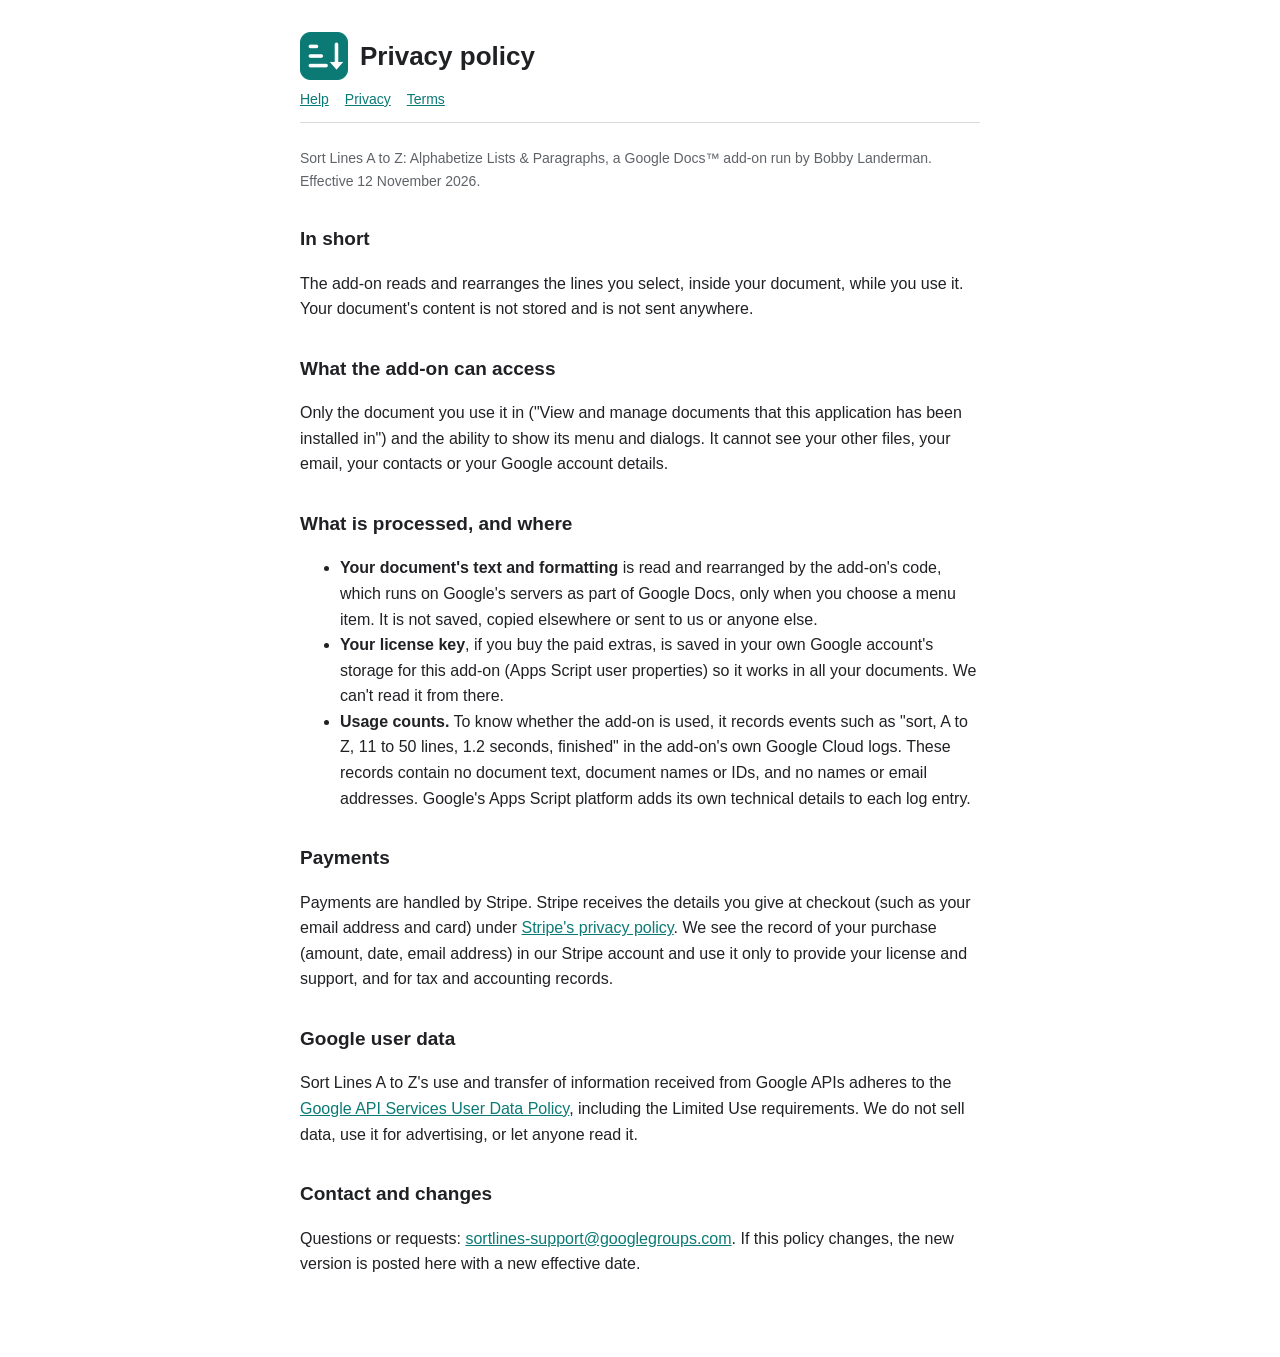
==== privacy.html @ fee846e2 "Help, privacy and terms pages for the Sort Lines A to Z add-on" ====
<!doctype html>
<html lang="en"><head><meta charset="utf-8"><meta name="viewport" content="width=device-width, initial-scale=1">
<title>Privacy: Sort Lines A to Z</title><link rel="stylesheet" href="style.css"><link rel="icon" href="icon-48.png"></head>
<body><main>
<header><img src="icon-96.png" alt=""><h1>Privacy policy</h1></header>
<nav><a href="help.html">Help</a><a href="privacy.html">Privacy</a><a href="terms.html">Terms</a></nav>
<p class="muted">Sort Lines A to Z: Alphabetize Lists &amp; Paragraphs, a Google Docs&trade; add-on run by Bobby Landerman.
Effective 12 November 2026.</p>

<h2>In short</h2>
<p>The add-on reads and rearranges the lines you select, inside your document, while you use it. Your document's content is not stored
and is not sent anywhere.</p>

<h2>What the add-on can access</h2>
<p>Only the document you use it in ("View and manage documents that this application has been installed in") and the ability to show
its menu and dialogs. It cannot see your other files, your email, your contacts or your Google account details.</p>

<h2>What is processed, and where</h2>
<ul>
  <li><b>Your document's text and formatting</b> is read and rearranged by the add-on's code, which runs on Google's servers as part of
  Google Docs, only when you choose a menu item. It is not saved, copied elsewhere or sent to us or anyone else.</li>
  <li><b>Your license key</b>, if you buy the paid extras, is saved in your own Google account's storage for this add-on
  (Apps Script user properties) so it works in all your documents. We can't read it from there.</li>
  <li><b>Usage counts.</b> To know whether the add-on is used, it records events such as "sort, A to Z, 11 to 50 lines, 1.2 seconds,
  finished" in the add-on's own Google Cloud logs. These records contain no document text, document names or IDs, and no names or email
  addresses. Google's Apps Script platform adds its own technical details to each log entry.</li>
</ul>

<h2>Payments</h2>
<p>Payments are handled by Stripe. Stripe receives the details you give at checkout (such as your email address and card) under
<a href="https://stripe.com/privacy">Stripe's privacy policy</a>. We see the record of your purchase (amount, date, email address) in
our Stripe account and use it only to provide your license and support, and for tax and accounting records.</p>

<h2>Google user data</h2>
<p>Sort Lines A to Z's use and transfer of information received from Google APIs adheres to the
<a href="https://developers.google.com/terms/api-services-user-data-policy">Google API Services User Data Policy</a>, including the
Limited Use requirements. We do not sell data, use it for advertising, or let anyone read it.</p>

<h2>Contact and changes</h2>
<p>Questions or requests: <a href="mailto:sortlines-support@googlegroups.com">sortlines-support@googlegroups.com</a>. If this policy changes, the new version is posted here with a new effective date.</p>
</main></body></html>
---- style.css ----
:root { color-scheme: light dark; --text: #202124; --muted: #5f6368; --bg: #ffffff; --accent: #0b7a75; --rule: #dadce0; }
@media (prefers-color-scheme: dark) { :root { --text: #e8eaed; --muted: #9aa0a6; --bg: #202124; --accent: #4fbdb6; --rule: #3c4043; } }
body { margin: 0; background: var(--bg); color: var(--text); font: 16px/1.6 Arial, Helvetica, sans-serif; }
main { max-width: 680px; margin: 0 auto; padding: 32px 16px 64px; }
header { display: flex; align-items: center; gap: 12px; margin-bottom: 8px; }
header img { width: 48px; height: 48px; }
h1 { font-size: 26px; line-height: 1.25; margin: 0; }
h2 { font-size: 19px; margin: 32px 0 8px; }
nav { font-size: 14px; margin: 8px 0 24px; padding-bottom: 12px; border-bottom: 1px solid var(--rule); }
nav a { margin-right: 16px; }
a { color: var(--accent); }
.muted { color: var(--muted); font-size: 14px; }
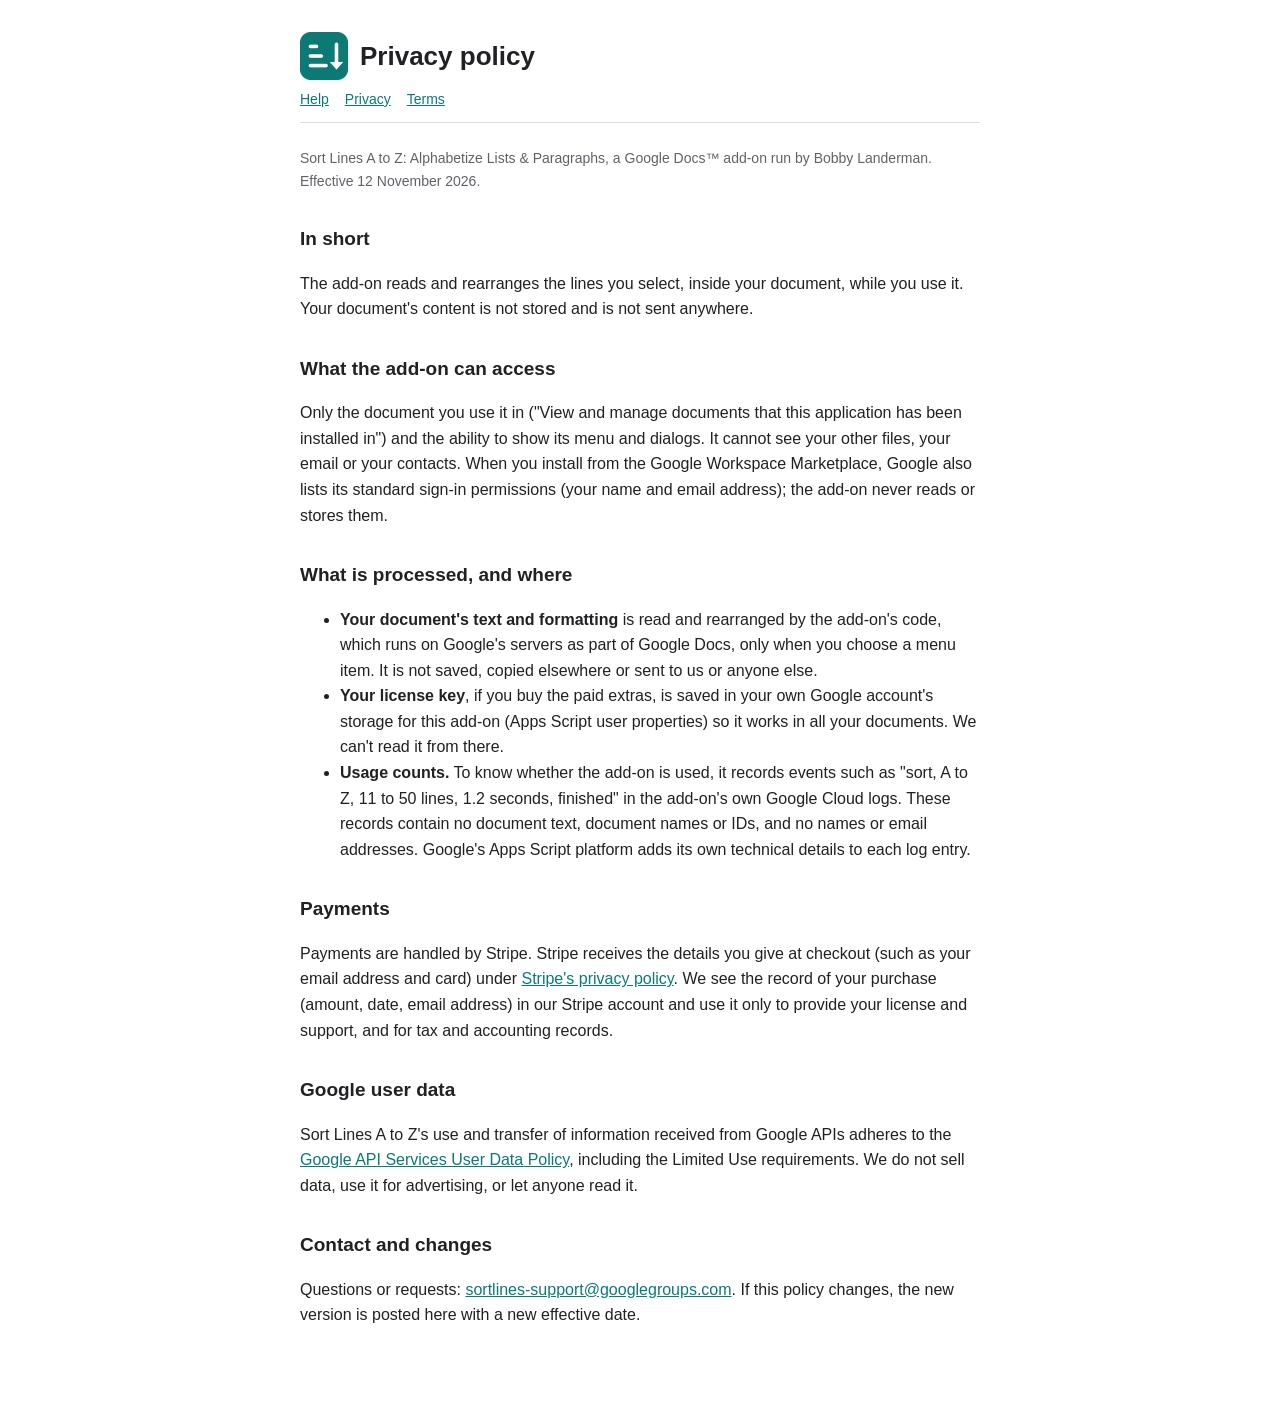
==== commit d4e24e21: "Privacy: say the add-on never reads the Marketplace's standard sign-in permissions" ====
--- a/privacy.html
+++ b/privacy.html
@@ -13,7 +13,8 @@
 
 <h2>What the add-on can access</h2>
 <p>Only the document you use it in ("View and manage documents that this application has been installed in") and the ability to show
-its menu and dialogs. It cannot see your other files, your email, your contacts or your Google account details.</p>
+its menu and dialogs. It cannot see your other files, your email or your contacts. When you install from the Google Workspace
+Marketplace, Google also lists its standard sign-in permissions (your name and email address); the add-on never reads or stores them.</p>
 
 <h2>What is processed, and where</h2>
 <ul>
